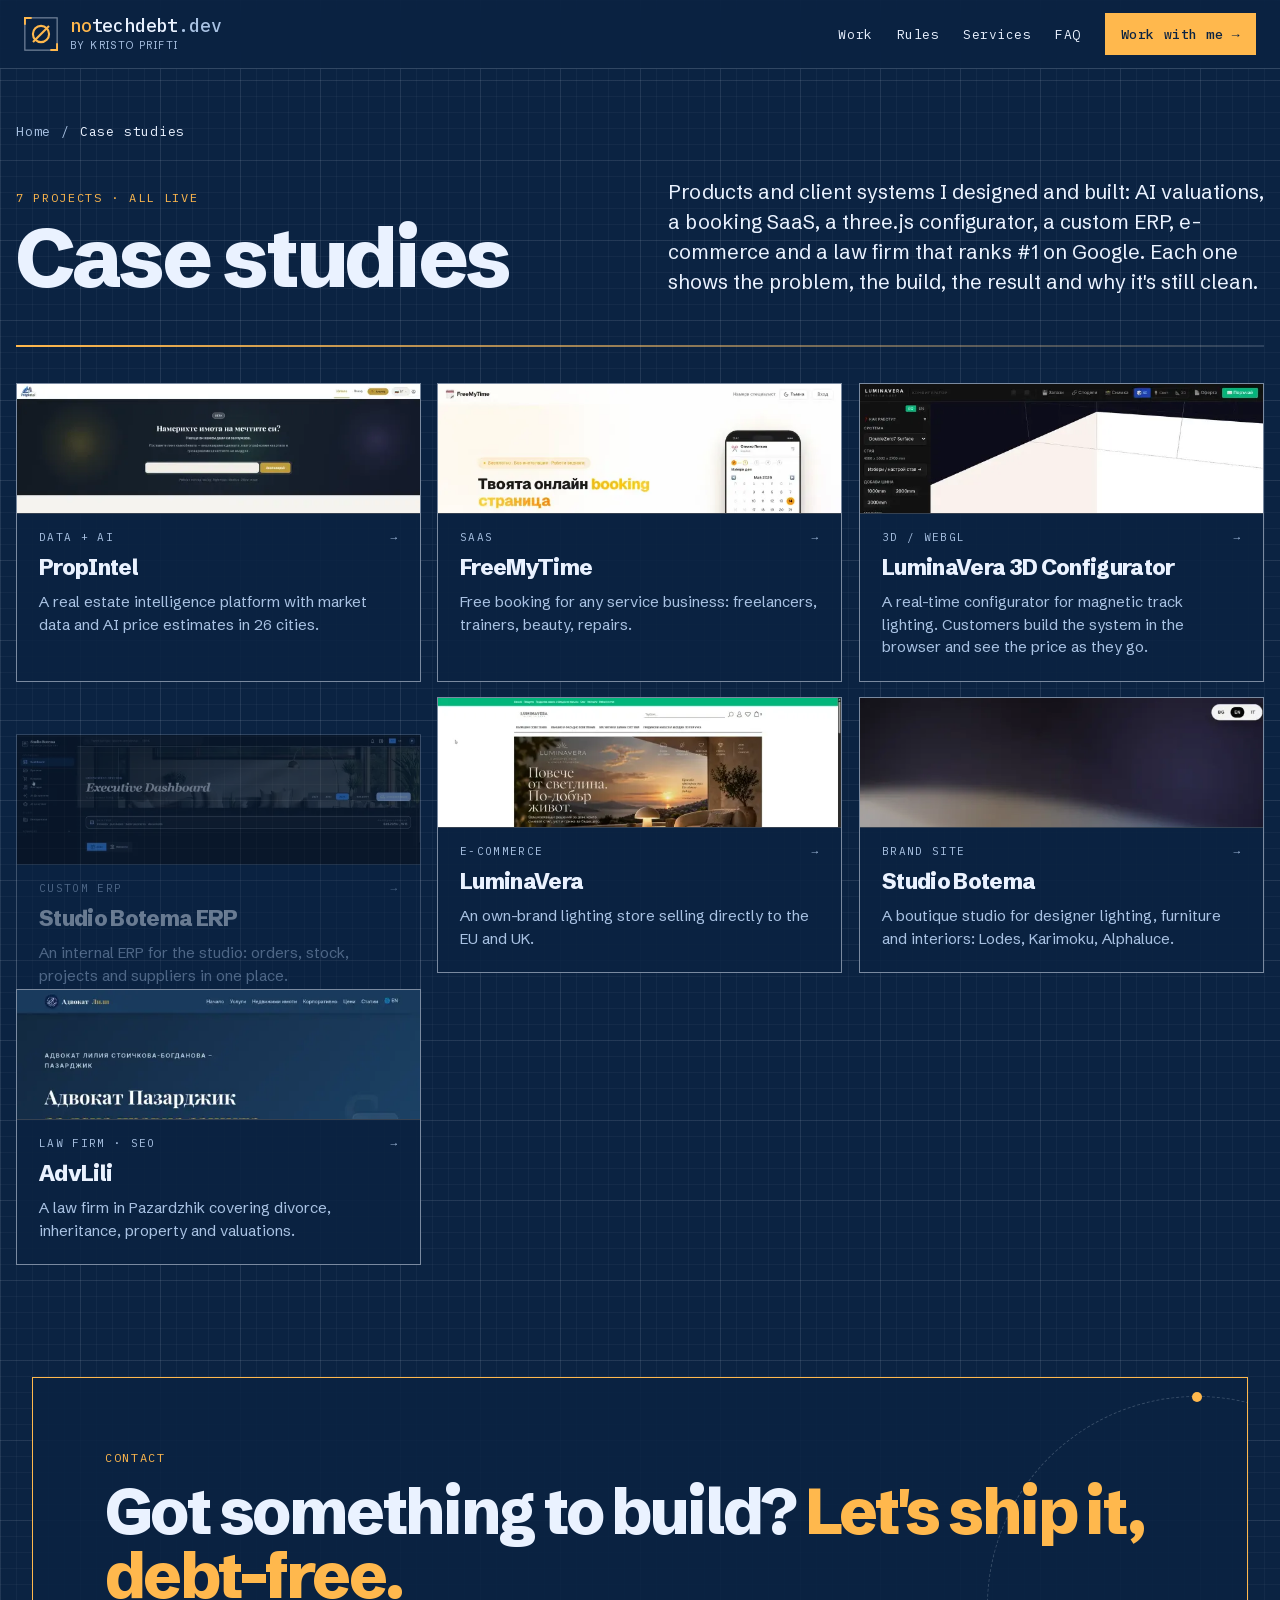
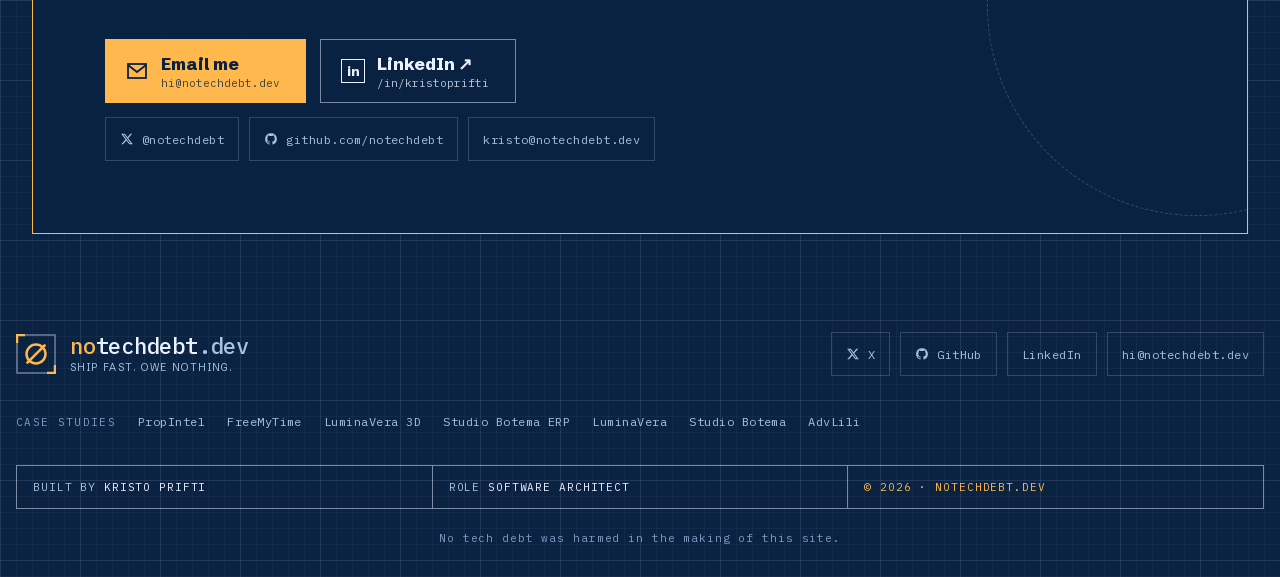
==== work/index.html @ 4a82b38a "SEO overhaul: static case-study pages, structured data, self-hosted assets - Case studies move from " ====
<!doctype html>
<html lang="en">
<head>
<meta charset="utf-8">
<meta name="viewport" content="width=device-width, initial-scale=1, viewport-fit=cover">
<title>Case Studies: AI, SaaS, ERP and E-commerce Builds | notechdebt</title>
<meta name="description" content="Seven case studies by software architect Kristo Prifti: AI valuations, a booking SaaS, a three.js configurator, a custom ERP, e-commerce and law firm SEO.">
<meta name="robots" content="index, follow, max-image-preview:large">
<link rel="canonical" href="https://notechdebt.dev/work/">
<meta name="theme-color" content="#0B2342">
<link rel="preload" href="/assets/fonts/schibsted-grotesk-latin.woff2" as="font" type="font/woff2" crossorigin>
<link rel="stylesheet" href="/assets/site.css">
<link rel="icon" href="/favicon.ico" sizes="48x48">
<link rel="icon" href="/favicon.svg" type="image/svg+xml">
<link rel="apple-touch-icon" href="/apple-touch-icon.png">
<link rel="manifest" href="/site.webmanifest">
<script src="/assets/site.js" defer></script>
<meta property="og:type" content="website">
<meta property="og:url" content="https://notechdebt.dev/work/">
<meta property="og:site_name" content="notechdebt">
<meta property="og:locale" content="en_US">
<meta property="og:title" content="Case Studies: AI, SaaS, ERP and E-commerce Builds | notechdebt">
<meta property="og:description" content="Seven case studies by software architect Kristo Prifti: AI valuations, a booking SaaS, a three.js configurator, a custom ERP, e-commerce and law firm SEO.">
<meta property="og:image" content="https://notechdebt.dev/img/og/home.png">
<meta property="og:image:width" content="1200">
<meta property="og:image:height" content="630">
<meta property="og:image:alt" content="notechdebt case studies">
<meta name="twitter:card" content="summary_large_image">
<meta name="twitter:site" content="@notechdebt">
<meta name="twitter:creator" content="@notechdebt">
<script type="application/ld+json">
{
  "@context": "https://schema.org",
  "@graph": [
    {
      "@type": "CollectionPage",
      "@id": "https://notechdebt.dev/work/#webpage",
      "url": "https://notechdebt.dev/work/",
      "name": "Case Studies: AI, SaaS, ERP and E-commerce Builds | notechdebt",
      "inLanguage": "en",
      "isPartOf": {
        "@id": "https://notechdebt.dev/#website"
      },
      "breadcrumb": {
        "@id": "https://notechdebt.dev/work/#breadcrumb"
      },
      "mainEntity": {
        "@type": "ItemList",
        "itemListElement": [
          {
            "@type": "ListItem",
            "position": 1,
            "url": "https://notechdebt.dev/work/propintel/",
            "name": "PropIntel"
          },
          {
            "@type": "ListItem",
            "position": 2,
            "url": "https://notechdebt.dev/work/freemytime/",
            "name": "FreeMyTime"
          },
          {
            "@type": "ListItem",
            "position": 3,
            "url": "https://notechdebt.dev/work/luminavera-3d/",
            "name": "LuminaVera 3D Configurator"
          },
          {
            "@type": "ListItem",
            "position": 4,
            "url": "https://notechdebt.dev/work/studio-botema-erp/",
            "name": "Studio Botema ERP"
          },
          {
            "@type": "ListItem",
            "position": 5,
            "url": "https://notechdebt.dev/work/luminavera/",
            "name": "LuminaVera"
          },
          {
            "@type": "ListItem",
            "position": 6,
            "url": "https://notechdebt.dev/work/studio-botema/",
            "name": "Studio Botema"
          },
          {
            "@type": "ListItem",
            "position": 7,
            "url": "https://notechdebt.dev/work/advlili/",
            "name": "AdvLili"
          }
        ]
      }
    },
    {
      "@type": "BreadcrumbList",
      "@id": "https://notechdebt.dev/work/#breadcrumb",
      "itemListElement": [
        {
          "@type": "ListItem",
          "position": 1,
          "name": "Home",
          "item": "https://notechdebt.dev/"
        },
        {
          "@type": "ListItem",
          "position": 2,
          "name": "Case studies"
        }
      ]
    }
  ]
}
</script>
</head>
<body>

<!-- generated by tools/build.mjs from tools/projects.mjs; edit those, not this file -->
<header class="top">
  <div class="wrap">
    <a class="brand" href="/" aria-label="notechdebt.dev home"><svg class="logo" width="34" height="34" viewBox="0 0 40 40" aria-hidden="true"><rect x="1" y="1" width="38" height="38" fill="none" stroke="rgba(234,242,255,.45)" stroke-width="1.5"/><path d="M1 9V1h8M39 31v8h-8" fill="none" stroke="currentColor" stroke-width="2.5"/><circle cx="20" cy="20" r="9.5" fill="none" stroke="currentColor" stroke-width="2.5"/><path d="M28.5 11.5 11.5 28.5" stroke="currentColor" stroke-width="2.5" stroke-linecap="square"/></svg><span><span class="wm"><b>no</b>techdebt<i>.dev</i></span><small>BY KRISTO PRIFTI</small></span></a>
    <nav class="nav" aria-label="Main">
      <a href="/#products">Work</a>
      <a href="/#rules">Rules</a>
      <a href="/#services">Services</a>
      <a href="/#faq">FAQ</a>
      <a class="btn btn-acc" href="/#services">Work with me →</a>
    </nav>
  </div>
  <div class="progress" id="progress"></div>
</header>

<main id="top" class="pv">
  <div class="wrap">
    <nav class="crumbs" aria-label="Breadcrumb"><a href="/">Home</a><span aria-hidden="true">/</span><span aria-current="page">Case studies</span></nav>
    <div class="pv-head" data-sr="up">
      <div><span class="label">7 PROJECTS · ALL LIVE</span><h1>Case studies</h1></div>
      <p class="pv-one">Products and client systems I designed and built: AI valuations, a booking SaaS, a three.js configurator, a custom ERP, e-commerce and a law firm that ranks #1 on Google. Each one shows the problem, the build, the result and why it's still clean.</p>
    </div>
    <div class="rule" data-sr="line" style="margin-top:48px"></div>
    <div class="grid3" style="gap:16px">
        <div class="cell" data-sr="up" data-d="0"><a class="card rel-card" href="/work/propintel/"><span class="thumb"><img src="/img/propintel-640.webp" srcset="/img/propintel-640.webp 640w, /img/propintel.webp 1280w" sizes="(max-width: 760px) calc(100vw - 32px), 420px" width="1280" height="607" alt="PropIntel real estate valuation dashboard with market data and AI price estimates" loading="lazy" decoding="async"></span><span class="row"><span>DATA + AI</span><span>→</span></span><h2 class="name">PropIntel</h2><span class="desc">A real estate intelligence platform with market data and AI price estimates in 26 cities.</span></a></div>
        <div class="cell" data-sr="up" data-d="1"><a class="card rel-card" href="/work/freemytime/"><span class="thumb"><img src="/img/freemytime-640.webp" srcset="/img/freemytime-640.webp 640w, /img/freemytime.webp 1280w" sizes="(max-width: 760px) calc(100vw - 32px), 420px" width="1280" height="800" alt="FreeMyTime public booking page where clients pick an appointment time" loading="lazy" decoding="async"></span><span class="row"><span>SAAS</span><span>→</span></span><h2 class="name">FreeMyTime</h2><span class="desc">Free booking for any service business: freelancers, trainers, beauty, repairs.</span></a></div>
        <div class="cell" data-sr="up" data-d="2"><a class="card rel-card" href="/work/luminavera-3d/"><span class="thumb"><img src="/img/luminavera-3d-640.webp" srcset="/img/luminavera-3d-640.webp 640w, /img/luminavera-3d.webp 1280w" sizes="(max-width: 760px) calc(100vw - 32px), 420px" width="1280" height="800" alt="LuminaVera 3D configurator showing a magnetic track lighting system with a live price" loading="lazy" decoding="async"></span><span class="row"><span>3D / WEBGL</span><span>→</span></span><h2 class="name">LuminaVera 3D Configurator</h2><span class="desc">A real-time configurator for magnetic track lighting. Customers build the system in the browser and see the price as they go.</span></a></div>
        <div class="cell" data-sr="up" data-d="0"><a class="card rel-card" href="/work/studio-botema-erp/"><span class="thumb"><img src="/img/studio-botema-erp-640.webp" srcset="/img/studio-botema-erp-640.webp 640w, /img/studio-botema-erp.webp 1280w" sizes="(max-width: 760px) calc(100vw - 32px), 420px" width="1280" height="607" alt="Studio Botema ERP dashboard with supplier orders, stock and projects" loading="lazy" decoding="async"></span><span class="row"><span>CUSTOM ERP</span><span>→</span></span><h2 class="name">Studio Botema ERP</h2><span class="desc">An internal ERP for the studio: orders, stock, projects and suppliers in one place.</span></a></div>
        <div class="cell" data-sr="up" data-d="1"><a class="card rel-card" href="/work/luminavera/"><span class="thumb"><img src="/img/luminavera-640.webp" srcset="/img/luminavera-640.webp 640w, /img/luminavera.webp 1280w" sizes="(max-width: 760px) calc(100vw - 32px), 420px" width="1280" height="607" alt="LuminaVera online lighting store home page" loading="lazy" decoding="async"></span><span class="row"><span>E-COMMERCE</span><span>→</span></span><h2 class="name">LuminaVera</h2><span class="desc">An own-brand lighting store selling directly to the EU and UK.</span></a></div>
        <div class="cell" data-sr="up" data-d="2"><a class="card rel-card" href="/work/studio-botema/"><span class="thumb"><img src="/img/studio-botema-640.webp" srcset="/img/studio-botema-640.webp 640w, /img/studio-botema.webp 1280w" sizes="(max-width: 760px) calc(100vw - 32px), 420px" width="1280" height="800" alt="Studio Botema showroom website with designer lighting and furniture" loading="lazy" decoding="async"></span><span class="row"><span>BRAND SITE</span><span>→</span></span><h2 class="name">Studio Botema</h2><span class="desc">A boutique studio for designer lighting, furniture and interiors: Lodes, Karimoku, Alphaluce.</span></a></div>
        <div class="cell" data-sr="up" data-d="0"><a class="card rel-card" href="/work/advlili/"><span class="thumb"><img src="/img/advlili-640.webp" srcset="/img/advlili-640.webp 640w, /img/advlili.webp 1280w" sizes="(max-width: 760px) calc(100vw - 32px), 420px" width="1280" height="800" alt="AdvLili law firm website with articles on specific legal cases" loading="lazy" decoding="async"></span><span class="row"><span>LAW FIRM · SEO</span><span>→</span></span><h2 class="name">AdvLili</h2><span class="desc">A law firm in Pazardzhik covering divorce, inheritance, property and valuations.</span></a></div>
    </div>
  </div>

  <section class="sec" id="contact">
    <div class="wrap contact" data-sr="scale">
      <div class="orbit"></div>
      <div style="position:relative;display:flex;flex-direction:column;gap:14px">
        <span class="label">CONTACT</span>
        <h2 class="h2" style="font-size:clamp(36px,5vw,64px);letter-spacing:-.04em">Got something to build? <span style="color:var(--acc)">Let's ship it, debt-free.</span></h2>
      </div>
      <div style="position:relative;display:flex;flex-wrap:wrap;gap:14px">
        <a class="btn btn-acc cbtn" href="mailto:hi@notechdebt.dev">
          <svg viewBox="0 0 24 24" width="24" height="24" fill="none" stroke="currentColor" stroke-width="1.8" aria-hidden="true"><rect x="3" y="5" width="18" height="14"/><path d="M3 6 L12 13 L21 6"/></svg>
          <span><span style="font-weight:800;font-size:17px">Email me</span><small>hi@notechdebt.dev</small></span>
        </a>
        <a class="btn btn-line cbtn" href="https://www.linkedin.com/in/kristoprifti/" target="_blank" rel="noopener me">
          <span style="display:flex;align-items:center;justify-content:center;width:24px;height:24px;border:1.5px solid currentColor;font-weight:800;font-size:13px">in</span>
          <span><span style="font-weight:800;font-size:17px">LinkedIn ↗</span><small>/in/kristoprifti</small></span>
        </a>
        <div class="social" style="width:100%">
          <a href="https://x.com/notechdebt" target="_blank" rel="noopener me"><svg viewBox="0 0 24 24" width="14" height="14" fill="currentColor" aria-hidden="true"><path d="M17.8 3h3.1l-6.8 7.7L22 21h-6.2l-4.9-6.3L5.3 21H2.2l7.2-8.3L2 3h6.4l4.4 5.8zm-1.1 16.2h1.7L7.4 4.7H5.6z"/></svg>@notechdebt</a>
          <a href="https://github.com/notechdebt" target="_blank" rel="noopener me"><svg viewBox="0 0 24 24" width="14" height="14" fill="currentColor" aria-hidden="true"><path d="M12 2a10 10 0 0 0-3.2 19.5c.5.1.7-.2.7-.5v-1.7c-2.8.6-3.4-1.3-3.4-1.3-.5-1.2-1.1-1.5-1.1-1.5-.9-.6.1-.6.1-.6 1 .1 1.5 1 1.5 1 .9 1.6 2.4 1.1 3 .9.1-.7.4-1.1.6-1.4-2.2-.3-4.6-1.1-4.6-5 0-1.1.4-2 1-2.7-.1-.3-.4-1.3.1-2.7 0 0 .8-.3 2.8 1a9.6 9.6 0 0 1 5 0c1.9-1.3 2.8-1 2.8-1 .5 1.4.2 2.4.1 2.7.6.7 1 1.6 1 2.7 0 3.9-2.3 4.7-4.6 5 .4.3.7.9.7 1.9V21c0 .3.2.6.7.5A10 10 0 0 0 12 2z"/></svg>github.com/notechdebt</a>
          <a href="mailto:kristo@notechdebt.dev">kristo@notechdebt.dev</a>
        </div>
      </div>
    </div>
  </section>
</main>

<footer class="foot">
  <div class="wrap footbrand" data-sr="up">
    <a class="brand" href="/" style="display:flex;align-items:center;gap:14px"><svg class="logo" width="40" height="40" viewBox="0 0 40 40" aria-hidden="true"><rect x="1" y="1" width="38" height="38" fill="none" stroke="rgba(234,242,255,.45)" stroke-width="1.5"/><path d="M1 9V1h8M39 31v8h-8" fill="none" stroke="currentColor" stroke-width="2.5"/><circle cx="20" cy="20" r="9.5" fill="none" stroke="currentColor" stroke-width="2.5"/><path d="M28.5 11.5 11.5 28.5" stroke="currentColor" stroke-width="2.5" stroke-linecap="square"/></svg><span><span class="wm"><b>no</b>techdebt<i>.dev</i></span><small>SHIP FAST. OWE NOTHING.</small></span></a>
    <div class="social">
      <a href="https://x.com/notechdebt" target="_blank" rel="noopener me"><svg viewBox="0 0 24 24" width="14" height="14" fill="currentColor" aria-hidden="true"><path d="M17.8 3h3.1l-6.8 7.7L22 21h-6.2l-4.9-6.3L5.3 21H2.2l7.2-8.3L2 3h6.4l4.4 5.8zm-1.1 16.2h1.7L7.4 4.7H5.6z"/></svg>X</a>
      <a href="https://github.com/notechdebt" target="_blank" rel="noopener me"><svg viewBox="0 0 24 24" width="14" height="14" fill="currentColor" aria-hidden="true"><path d="M12 2a10 10 0 0 0-3.2 19.5c.5.1.7-.2.7-.5v-1.7c-2.8.6-3.4-1.3-3.4-1.3-.5-1.2-1.1-1.5-1.1-1.5-.9-.6.1-.6.1-.6 1 .1 1.5 1 1.5 1 .9 1.6 2.4 1.1 3 .9.1-.7.4-1.1.6-1.4-2.2-.3-4.6-1.1-4.6-5 0-1.1.4-2 1-2.7-.1-.3-.4-1.3.1-2.7 0 0 .8-.3 2.8 1a9.6 9.6 0 0 1 5 0c1.9-1.3 2.8-1 2.8-1 .5 1.4.2 2.4.1 2.7.6.7 1 1.6 1 2.7 0 3.9-2.3 4.7-4.6 5 .4.3.7.9.7 1.9V21c0 .3.2.6.7.5A10 10 0 0 0 12 2z"/></svg>GitHub</a>
      <a href="https://www.linkedin.com/in/kristoprifti/" target="_blank" rel="noopener me">LinkedIn</a>
      <a href="mailto:hi@notechdebt.dev">hi@notechdebt.dev</a>
    </div>
  </div>
  <nav class="wrap footwork" aria-label="Case studies" data-sr="up">
    <span>CASE STUDIES</span>
    <a href="/work/propintel/">PropIntel</a>
    <a href="/work/freemytime/">FreeMyTime</a>
    <a href="/work/luminavera-3d/">LuminaVera 3D</a>
    <a href="/work/studio-botema-erp/">Studio Botema ERP</a>
    <a href="/work/luminavera/">LuminaVera</a>
    <a href="/work/studio-botema/">Studio Botema</a>
    <a href="/work/advlili/">AdvLili</a>
  </nav>
  <div class="wrap titleblock" data-sr="up">
    <span><i>BUILT BY</i> KRISTO PRIFTI</span>
    <span><i>ROLE</i> SOFTWARE ARCHITECT</span>
    <span style="color:var(--acc)">© 2026 · NOTECHDEBT.DEV</span>
  </div>
  <p class="wrap joke">No tech debt was harmed in the making of this site.</p>
</footer>
</body>
</html>
---- assets/site.css ----
/* fonts: self-hosted latin subsets (SIL Open Font License) */
@font-face{font-family:'Schibsted Grotesk';font-style:normal;font-weight:400 800;font-display:swap;src:url(/assets/fonts/schibsted-grotesk-latin.woff2) format('woff2');unicode-range:U+0000-00FF,U+0131,U+0152-0153,U+02BB-02BC,U+02C6,U+02DA,U+02DC,U+0304,U+0308,U+0329,U+2000-206F,U+20AC,U+2122,U+2191,U+2193,U+2212,U+2215,U+FEFF,U+FFFD}
@font-face{font-family:'IBM Plex Mono';font-style:normal;font-weight:400;font-display:swap;src:url(/assets/fonts/ibm-plex-mono-400-latin.woff2) format('woff2');unicode-range:U+0000-00FF,U+0131,U+0152-0153,U+02BB-02BC,U+02C6,U+02DA,U+02DC,U+0304,U+0308,U+0329,U+2000-206F,U+20AC,U+2122,U+2191,U+2193,U+2212,U+2215,U+FEFF,U+FFFD}
@font-face{font-family:'IBM Plex Mono';font-style:normal;font-weight:500;font-display:swap;src:url(/assets/fonts/ibm-plex-mono-500-latin.woff2) format('woff2');unicode-range:U+0000-00FF,U+0131,U+0152-0153,U+02BB-02BC,U+02C6,U+02DA,U+02DC,U+0304,U+0308,U+0329,U+2000-206F,U+20AC,U+2122,U+2191,U+2193,U+2212,U+2215,U+FEFF,U+FFFD}

:root{
  --bg:#0B2342;--ink:#EAF2FF;--muted:#A9C2E3;--dim:#7F9BC2;
  --line:rgba(234,242,255,.5);--soft:rgba(234,242,255,.18);--faint:rgba(234,242,255,.07);--fainter:rgba(234,242,255,.035);
  --acc:#FFB84D;--accsoft:rgba(255,184,77,.16);--panel:rgba(11,35,66,.92);
  --sans:'Schibsted Grotesk','Helvetica Neue',Helvetica,Arial,sans-serif;
  --mono:'IBM Plex Mono',ui-monospace,SFMono-Regular,Menlo,Consolas,monospace;
  box-sizing:border-box;padding-top:env(safe-area-inset-top,0px);padding-bottom:env(safe-area-inset-bottom,0px);
}
/* The brand is a dark blueprint in every theme; tokens are restated so viewer themes never flip it. */
@media (prefers-color-scheme: dark){:root:not([data-theme="light"]){--bg:#0B2342;--ink:#EAF2FF}}
:root[data-theme="dark"]{--bg:#0B2342;--ink:#EAF2FF}
*,*::before,*::after{box-sizing:inherit}
html{scroll-behavior:smooth;scroll-padding-top:calc(env(safe-area-inset-top,0px) + 84px)}
body{margin:0;background-color:var(--bg);color:var(--ink);font-family:var(--sans);-webkit-font-smoothing:antialiased;
  background-image:linear-gradient(var(--faint) 1px,transparent 1px),linear-gradient(90deg,var(--faint) 1px,transparent 1px),linear-gradient(var(--fainter) 1px,transparent 1px),linear-gradient(90deg,var(--fainter) 1px,transparent 1px);
  background-size:80px 80px,80px 80px,16px 16px,16px 16px;overflow-x:hidden}
a{color:inherit;text-decoration:none}
img{max-width:100%}
.mono{font-family:var(--mono)}
.wrap{max-width:1280px;margin:0 auto}
.label{font-family:var(--mono);font-size:12px;letter-spacing:.14em;color:var(--acc)}
.h2{margin:0;font-weight:800;font-size:clamp(36px,4.5vw,56px);line-height:1;letter-spacing:-.035em}
.btn{display:inline-flex;align-items:center;gap:12px;min-height:52px;padding:0 24px;font-weight:700;font-size:16px;transition:transform .2s,background .2s,color .2s,border-color .2s}
.btn:hover{transform:translateY(-2px)}
.btn-acc{background:var(--acc);color:var(--bg)}
.btn-line{border:1.5px solid var(--line);color:var(--ink)}
.btn-line:hover{border-color:var(--acc);color:var(--acc)}
.dot{width:7px;height:7px;border-radius:50%;background:var(--acc);display:inline-block;animation:pulse 2s ease-in-out infinite}
@keyframes pulse{0%,100%{opacity:1}50%{opacity:.35}}
@keyframes draw{to{stroke-dashoffset:0}}
@keyframes spin{to{transform:rotate(360deg)}}
@keyframes swing{0%,100%{transform:rotate(-4deg)}50%{transform:rotate(4deg)}}

/* header */
.top{position:sticky;top:0;z-index:40;background:rgba(11,35,66,.9);backdrop-filter:blur(10px);-webkit-backdrop-filter:blur(10px);border-bottom:1px solid var(--soft);padding-top:env(safe-area-inset-top,0px)}
.top .wrap{padding:12px 24px;display:flex;flex-wrap:wrap;align-items:center;justify-content:space-between;gap:10px 24px}
.brand{display:flex;align-items:center;gap:12px;padding:4px 0}
.logo{color:var(--acc);flex:0 0 auto;transition:transform .5s cubic-bezier(.2,.8,.2,1)}
.brand:hover .logo{transform:rotate(90deg)}
.wm{font-family:var(--mono);font-weight:500;letter-spacing:-.01em;color:var(--ink)}
.wm b{font-weight:500;color:var(--acc)}
.wm i{font-style:normal;color:var(--muted)}
.brand .wm{font-size:18px;line-height:1.1}
.brand small{display:block;font-family:var(--sans);font-size:10px;letter-spacing:.14em;color:var(--muted);margin-top:3px}
.byline{display:flex;align-items:center;gap:12px;font-size:15px;color:var(--muted)}
.byline img{width:44px;height:44px;border-radius:50%;object-fit:cover;border:1.5px solid var(--acc)}
.byline b{display:block;color:var(--ink);font-weight:700;font-size:16px}
.social{display:flex;flex-wrap:wrap;gap:10px}
.social a{display:inline-flex;align-items:center;gap:8px;min-height:44px;padding:0 14px;border:1px solid var(--soft);font-family:var(--mono);font-size:12px;letter-spacing:.04em;color:var(--muted);transition:border-color .2s,color .2s}
.social a:hover{border-color:var(--acc);color:var(--acc)}
.footbrand{display:flex;flex-wrap:wrap;justify-content:space-between;align-items:center;gap:20px;padding-bottom:28px}
.footbrand .wm{font-size:22px}
@media (max-width:640px){.top .wrap{flex-wrap:nowrap}.nav a:not(.btn){display:none}.nav .btn{min-height:40px;padding:0 12px;font-size:12px;white-space:nowrap}.brand small{display:none}.brand .wm{font-size:16px}}
.joke{margin:22px 0 0;font-family:var(--mono);font-size:11px;letter-spacing:.08em;color:var(--dim);text-align:center}
.nav{display:flex;flex-wrap:wrap;align-items:center;gap:4px 24px;font-family:var(--mono);font-size:13px;letter-spacing:.04em}
.nav a{padding:12px 0}.nav a:hover{color:var(--acc)}
.nav .btn{padding:0 16px;min-height:42px;font-family:var(--mono);font-weight:500;font-size:13px}
.progress{position:absolute;left:0;right:0;bottom:-1px;height:3px;background:var(--acc);transform-origin:left;transform:scaleX(var(--sp,0))}

/* hero sheet */
.hero{padding:40px 16px 0}
.sheet{position:relative;border:1px solid var(--line);padding:16px;cursor:crosshair}
.zones{display:grid;grid-template-columns:repeat(8,minmax(0,1fr));height:16px;margin-top:-16px;font-family:var(--mono);font-size:10px;color:var(--muted)}
.zones span{display:flex;align-items:center;justify-content:center}
.zones span+span{border-left:1px solid var(--soft)}
.sheet-inner{border:1.5px solid var(--line);padding:clamp(28px,5vw,64px) clamp(18px,4vw,48px);display:grid;grid-template-columns:repeat(auto-fit,minmax(min(460px,100%),1fr));gap:48px;align-items:center}
.pill{align-self:flex-start;display:flex;align-items:center;gap:10px;padding:8px 14px;border:1px solid var(--acc);color:var(--acc);font-family:var(--mono);font-size:12px;letter-spacing:.08em}
.h1{margin:0;font-weight:800;font-size:clamp(42px,6vw,76px);line-height:.98;letter-spacing:-.035em;text-wrap:balance}
.lede{margin:0;max-width:480px;font-size:18px;line-height:1.55;color:var(--muted)}
.stats{display:grid;grid-template-columns:repeat(auto-fit,minmax(min(130px,100%),1fr));border-top:1.5px solid var(--line);border-left:1px solid var(--soft);margin-top:8px}
.stats div{display:flex;flex-direction:column;gap:4px;padding:14px 16px;border-right:1px solid var(--soft);border-bottom:1px solid var(--soft)}
.stats b{font-weight:800;font-size:34px;letter-spacing:-.03em;line-height:1}
.stats span{font-family:var(--mono);font-size:10px;letter-spacing:.1em;color:var(--muted)}
.diagram{position:relative;width:100%;max-width:560px;aspect-ratio:540/430;margin:0 auto}
.diagram svg{position:absolute;inset:0;width:100%;height:100%;overflow:visible}
.diagram path{fill:none;stroke:var(--soft);stroke-width:1;stroke-dasharray:700;stroke-dashoffset:700;animation:draw 1.5s ease forwards;transition:stroke .35s,stroke-width .35s}
.diagram path.on{stroke:var(--acc);stroke-width:2}
.diagram circle{fill:var(--acc);opacity:0;transition:opacity .35s}
.diagram circle.on{opacity:1}
.node{position:absolute;width:25.9%;height:10.2%;display:flex;align-items:center;justify-content:center;font-family:var(--mono);font-size:clamp(9px,1vw,12px);letter-spacing:.08em;white-space:nowrap;border:1px solid var(--line);background:var(--panel);color:var(--ink);transition:all .35s}
.node.on{border:1.5px solid var(--acc);background:var(--accsoft);color:var(--acc);box-shadow:0 0 28px var(--accsoft)}
.cap{font-family:var(--mono);font-size:11px;letter-spacing:.12em;color:var(--muted);text-align:center}
.xh{position:absolute;pointer-events:none;background:var(--acc);opacity:0;transition:opacity .2s}
.xh-h{left:0;right:0;height:1px}.xh-v{top:0;bottom:0;width:1px}
.xh-tag{position:absolute;pointer-events:none;padding:4px 8px;background:var(--acc);color:var(--bg);font-family:var(--mono);font-size:11px;letter-spacing:.06em;white-space:nowrap;opacity:0;transition:opacity .2s}
.sheet.hovering .xh{opacity:.4}.sheet.hovering .xh-tag{opacity:1}
@media (pointer:coarse){.xh,.xh-tag{display:none}.sheet{cursor:auto}}

/* sections */
.sec{padding:112px 16px 0}
.sec-head{display:flex;flex-wrap:wrap;justify-content:space-between;align-items:flex-end;gap:16px}
.sec-head>div{display:flex;flex-direction:column;gap:14px}
.sec-meta{font-family:var(--mono);font-size:12px;letter-spacing:.1em;color:var(--muted)}
.rule{height:1.5px;margin:22px 0 36px;background:linear-gradient(90deg,var(--acc),rgba(234,242,255,.15));transform-origin:left}
.grid3{display:grid;grid-template-columns:repeat(auto-fit,minmax(min(340px,100%),1fr));gap:20px}
.grid4{display:grid;grid-template-columns:repeat(auto-fit,minmax(min(270px,100%),1fr));gap:16px}
.cell{display:flex;flex-direction:column}
.card{flex:1;position:relative;display:flex;flex-direction:column;border:1px solid var(--line);background:var(--panel);transition:border-color .3s,box-shadow .3s,transform .3s}
.card.on{border:1.5px solid var(--acc);box-shadow:0 0 32px rgba(255,184,77,.14);transform:translateY(-4px)}
.card.on .name{color:var(--acc)}
.prev{position:relative;height:200px;border-bottom:1px solid var(--soft);overflow:hidden}
.fig{position:absolute;left:12px;bottom:10px;font-family:var(--mono);font-size:10px;letter-spacing:.12em;color:var(--muted)}
.body{display:flex;flex-direction:column;gap:10px;padding:22px}
.row{display:flex;justify-content:space-between;font-family:var(--mono);font-size:11px;letter-spacing:.12em;color:var(--muted)}
.live{display:flex;align-items:center;gap:7px;color:var(--acc)}
.live::before{content:"";width:6px;height:6px;border-radius:50%;background:var(--acc)}
.name{margin:0;font-weight:800;font-size:28px;letter-spacing:-.03em;transition:color .3s}
.hook{font-weight:700;font-size:16px;line-height:1.4}
.desc{font-size:15px;line-height:1.5;color:var(--muted)}
.tags{display:flex;flex-wrap:wrap;gap:6px;margin-top:4px;font-family:var(--mono);font-size:11px;color:var(--muted)}
.tags span{padding:4px 8px;border:1px solid rgba(234,242,255,.25)}
.client{padding:22px;gap:12px;min-height:210px}
.client .name{font-size:24px}
.client .desc{flex-grow:1}
.result{padding-top:12px;border-top:1px solid var(--soft);font-family:var(--mono);font-size:12px;letter-spacing:.04em;color:var(--acc)}
.quote{margin:0;display:flex;flex-direction:column;justify-content:space-between;gap:24px;padding:26px;min-height:200px;border:1px dashed rgba(234,242,255,.4);background:rgba(11,35,66,.85)}
.quote blockquote{margin:0;font-size:18px;line-height:1.5;color:#C9D9EE}
.quote figcaption{font-family:var(--mono);font-size:12px;color:var(--muted)}
.logos{display:flex;flex-wrap:wrap;align-items:center;gap:16px 40px;padding:22px 0;margin-top:40px;border-top:1px solid var(--soft);border-bottom:1px solid var(--soft)}
.logos b{font-weight:700;font-size:18px;color:var(--dim)}
.contact{position:relative;overflow:hidden;border:1.5px solid var(--acc);padding:clamp(28px,6vw,72px);background:rgba(11,35,66,.9);display:flex;flex-wrap:wrap;justify-content:space-between;align-items:center;gap:32px}
.orbit{position:absolute;right:-160px;top:50%;width:420px;height:420px;margin-top:-210px;border:1px dashed rgba(234,242,255,.2);border-radius:50%;animation:spin 60s linear infinite;pointer-events:none}
.orbit::before{content:"";position:absolute;top:-5px;left:calc(50% - 5px);width:10px;height:10px;border-radius:50%;background:var(--acc)}
.cbtn{min-height:64px;padding:0 26px 0 20px}
.cbtn small{display:block;font-family:var(--mono);font-size:11px;font-weight:400;opacity:.8;margin-top:2px}
.foot{padding:96px 16px 32px}
.titleblock{display:grid;grid-template-columns:repeat(auto-fit,minmax(min(220px,100%),1fr));border-top:1.5px solid var(--line);border-left:1.5px solid var(--line);font-family:var(--mono);font-size:11px;letter-spacing:.08em}
.titleblock span{padding:14px 16px;border-right:1.5px solid var(--line);border-bottom:1.5px solid var(--line)}
.titleblock i{font-style:normal;color:var(--muted)}

/* case-study pages */
.pv{padding:40px 16px 0}
.crumb{display:inline-flex;align-items:center;gap:10px;min-height:44px;font-family:var(--mono);font-size:13px;letter-spacing:.06em;color:var(--muted)}
.crumb:hover{color:var(--acc)}
.pv-head{display:grid;grid-template-columns:repeat(auto-fit,minmax(min(440px,100%),1fr));gap:32px 56px;align-items:end;margin-top:24px}
.pv-head h1{margin:12px 0 0;font-weight:800;font-size:clamp(44px,6.5vw,88px);line-height:.95;letter-spacing:-.04em}
.pv-one{margin:0;font-size:20px;line-height:1.5;color:var(--ink)}
.pv-idea{margin:0;font-size:16px;line-height:1.6;color:var(--muted)}
.pv-idea b{color:var(--acc);font-family:var(--mono);font-size:12px;letter-spacing:.1em;font-weight:500;margin-right:6px}
.browser{margin-top:48px;border:1.5px solid var(--line);background:var(--panel)}
.bar{display:flex;align-items:center;gap:14px;padding:10px 14px;border-bottom:1px solid var(--soft)}
.bar i{width:10px;height:10px;border-radius:50%;border:1px solid var(--line);display:inline-block}
.url{flex:1;min-width:0;overflow:hidden;text-overflow:ellipsis;white-space:nowrap;padding:6px 12px;border:1px solid var(--soft);font-family:var(--mono);font-size:12px;color:var(--muted)}
.bar a{font-family:var(--mono);font-size:12px;color:var(--acc);white-space:nowrap}
.browser .prev{height:clamp(240px,40vw,420px);border-bottom:0}
.specs{display:grid;grid-template-columns:repeat(auto-fit,minmax(min(200px,100%),1fr));margin-top:32px;border-top:1.5px solid var(--line);border-left:1.5px solid var(--line)}
.specs div{display:flex;flex-direction:column;gap:8px;padding:18px 20px;border-right:1.5px solid var(--line);border-bottom:1.5px solid var(--line)}
.specs span{font-family:var(--mono);font-size:10px;letter-spacing:.14em;color:var(--muted)}
.specs b{font-weight:700;font-size:16px;line-height:1.4}
.story{display:grid;grid-template-columns:repeat(auto-fit,minmax(min(300px,100%),1fr));gap:40px;margin-top:96px}
.story h2{margin:10px 0 14px;font-weight:800;font-size:28px;letter-spacing:-.03em}
.story p{margin:0;font-size:17px;line-height:1.65;color:#C9D9EE}
.results{margin:0;padding:0;list-style:none;display:flex;flex-direction:column;gap:12px}
.results li{display:flex;gap:12px;align-items:flex-start;font-size:17px;line-height:1.5}
.results li::before{content:"";flex:0 0 auto;width:14px;height:14px;margin-top:5px;border:1.5px solid var(--acc);background:var(--accsoft)}
.layers{display:flex;flex-wrap:wrap;align-items:center;gap:10px;margin-top:64px;padding:20px 0;border-top:1px solid var(--soft);border-bottom:1px solid var(--soft);font-family:var(--mono);font-size:12px;letter-spacing:.08em}
.layers em{font-style:normal;padding:8px 12px;border:1px solid var(--soft);color:var(--dim)}
.layers em.on{border:1.5px solid var(--acc);color:var(--acc);background:var(--accsoft)}
.related{margin-top:112px}
.rel-card{padding:22px;gap:10px;min-height:170px}
.rel-card .name{font-size:22px}


/* project screenshots */
.prev.shot{background:#0d1a2b}
.prev.shot img,.thumb img{position:absolute;inset:0;width:100%;height:100%;object-fit:cover;object-position:top center;transition:transform .6s ease}
.prev.shot .fig{z-index:1;padding:5px 8px;background:rgba(6,20,40,.82);border:1px solid var(--soft);color:var(--ink)}
.prev.shot::after{content:"";position:absolute;inset:0;background:linear-gradient(to top,rgba(6,20,40,.35),transparent 45%);pointer-events:none}
.thumb{position:relative;display:block;height:150px;margin:-22px -22px 6px;overflow:hidden;border-bottom:1px solid var(--soft);background:#0d1a2b}
.rel-card .thumb{height:130px}
.card:hover .prev.shot img,.card.on .prev.shot img,.card:hover .thumb img,.card.on .thumb img{transform:scale(1.04)}
.browser .shotfull{display:block;width:100%;height:auto;background:#0d1a2b}

/* rules + offers */
.rules{display:grid;grid-template-columns:repeat(auto-fit,minmax(min(520px,100%),1fr));border-top:1.5px solid var(--line);border-left:1.5px solid var(--line)}
.rulecard{display:flex;flex-direction:column;gap:12px;padding:28px;border-right:1.5px solid var(--line);border-bottom:1.5px solid var(--line);background:rgba(11,35,66,.85)}
.rnum{font-family:var(--mono);font-size:12px;letter-spacing:.14em;color:var(--acc)}
.rtext{margin:0;font-weight:800;font-size:clamp(24px,2.6vw,32px);line-height:1.12;letter-spacing:-.03em;text-wrap:balance}
.rsub{margin:0;font-size:15px;line-height:1.55;color:var(--muted)}
.offer{padding:26px;gap:12px}
.offer .name{font-size:26px}
.offer .desc{flex-grow:1}.offer .pnote{margin-top:4px}
.offer{border:1.5px solid var(--line)}
.offer.lit{border-color:var(--acc);box-shadow:0 0 32px rgba(255,184,77,.12);transform:translateY(-4px)}
.offer.lit .name{color:var(--acc)}
.offer.lit .btn-line{background:var(--acc);border-color:var(--acc);color:var(--bg)}
.price{margin-top:6px;font-weight:800;font-size:34px;letter-spacing:-.03em;color:var(--acc)}
.pnote{font-size:13px;line-height:1.5;color:var(--muted);padding-bottom:6px}
.offer .btn{align-self:flex-start}
.clean{margin-top:56px;padding:28px;border:1.5px solid var(--acc);background:var(--accsoft)}
.clean h2{margin:10px 0 16px;font-weight:800;font-size:26px;letter-spacing:-.03em}
.offer p{margin:0}

/* faq + about */
.faq-q{margin:0;font-weight:800;font-size:clamp(20px,2vw,24px);line-height:1.2;letter-spacing:-.02em;text-wrap:balance}
.rulecard .rsub a,.about-text a{color:var(--ink);text-decoration:underline;text-decoration-color:var(--acc);text-underline-offset:3px}
.rulecard .rsub a:hover,.about-text a:hover{color:var(--acc)}
.about{display:grid;grid-template-columns:auto minmax(0,1fr);gap:clamp(24px,4vw,48px);align-items:start}
.about img{width:clamp(96px,14vw,160px);height:auto;aspect-ratio:1;object-fit:cover;border:1.5px solid var(--acc)}
.about-text{max-width:720px;display:flex;flex-direction:column;gap:16px}
.about-text p{margin:0;font-size:18px;line-height:1.6;color:#C9D9EE}
@media (max-width:560px){.about{grid-template-columns:1fr}}

/* footer case-study links + breadcrumbs */
.footwork{display:flex;flex-wrap:wrap;align-items:center;gap:8px 22px;padding:0 0 28px;font-family:var(--mono);font-size:12px;letter-spacing:.04em;color:var(--muted)}
.footwork span{font-size:11px;letter-spacing:.12em;color:var(--dim)}
.footwork a{padding:8px 0}.footwork a:hover{color:var(--acc)}
.crumbs{display:flex;flex-wrap:wrap;align-items:center;gap:6px 10px;min-height:44px;font-family:var(--mono);font-size:13px;letter-spacing:.06em;color:var(--muted)}
.crumbs a:hover{color:var(--acc)}
.crumbs [aria-current]{color:var(--ink)}
.notfound{display:flex;flex-direction:column;gap:22px;align-items:flex-start;padding:clamp(48px,10vw,120px) 0 0}
.notfound p{margin:0;max-width:560px;font-size:18px;line-height:1.6;color:var(--muted)}

/* scroll-linked motion: --p (0..1) is set by script; defaults to 1 so the page reads fine without JS */
[data-sr]{will-change:transform,opacity}
[data-sr="up"]{opacity:var(--p,1);transform:translateY(calc((1 - var(--p,1)) * 64px))}
[data-sr="scale"]{opacity:var(--p,1);transform:scale(calc(.88 + .12 * var(--p,1)))}
[data-sr="blur"]{opacity:var(--p,1);filter:blur(calc((1 - var(--p,1)) * 10px));transform:translateY(calc((1 - var(--p,1)) * 28px))}
[data-sr="left"]{opacity:var(--p,1);transform:translateX(calc((1 - var(--p,1)) * -80px))}
[data-sr="line"]{transform:scaleX(var(--p,1))}
[data-sr="exit"]{opacity:calc(1 - .85 * var(--q,0));transform:translateY(calc(var(--q,0) * -80px)) scale(calc(1 - .04 * var(--q,0)))}
@media (prefers-reduced-motion: reduce){*{animation:none !important;transition:none !important}[data-sr]{opacity:1 !important;transform:none !important;filter:none !important}}
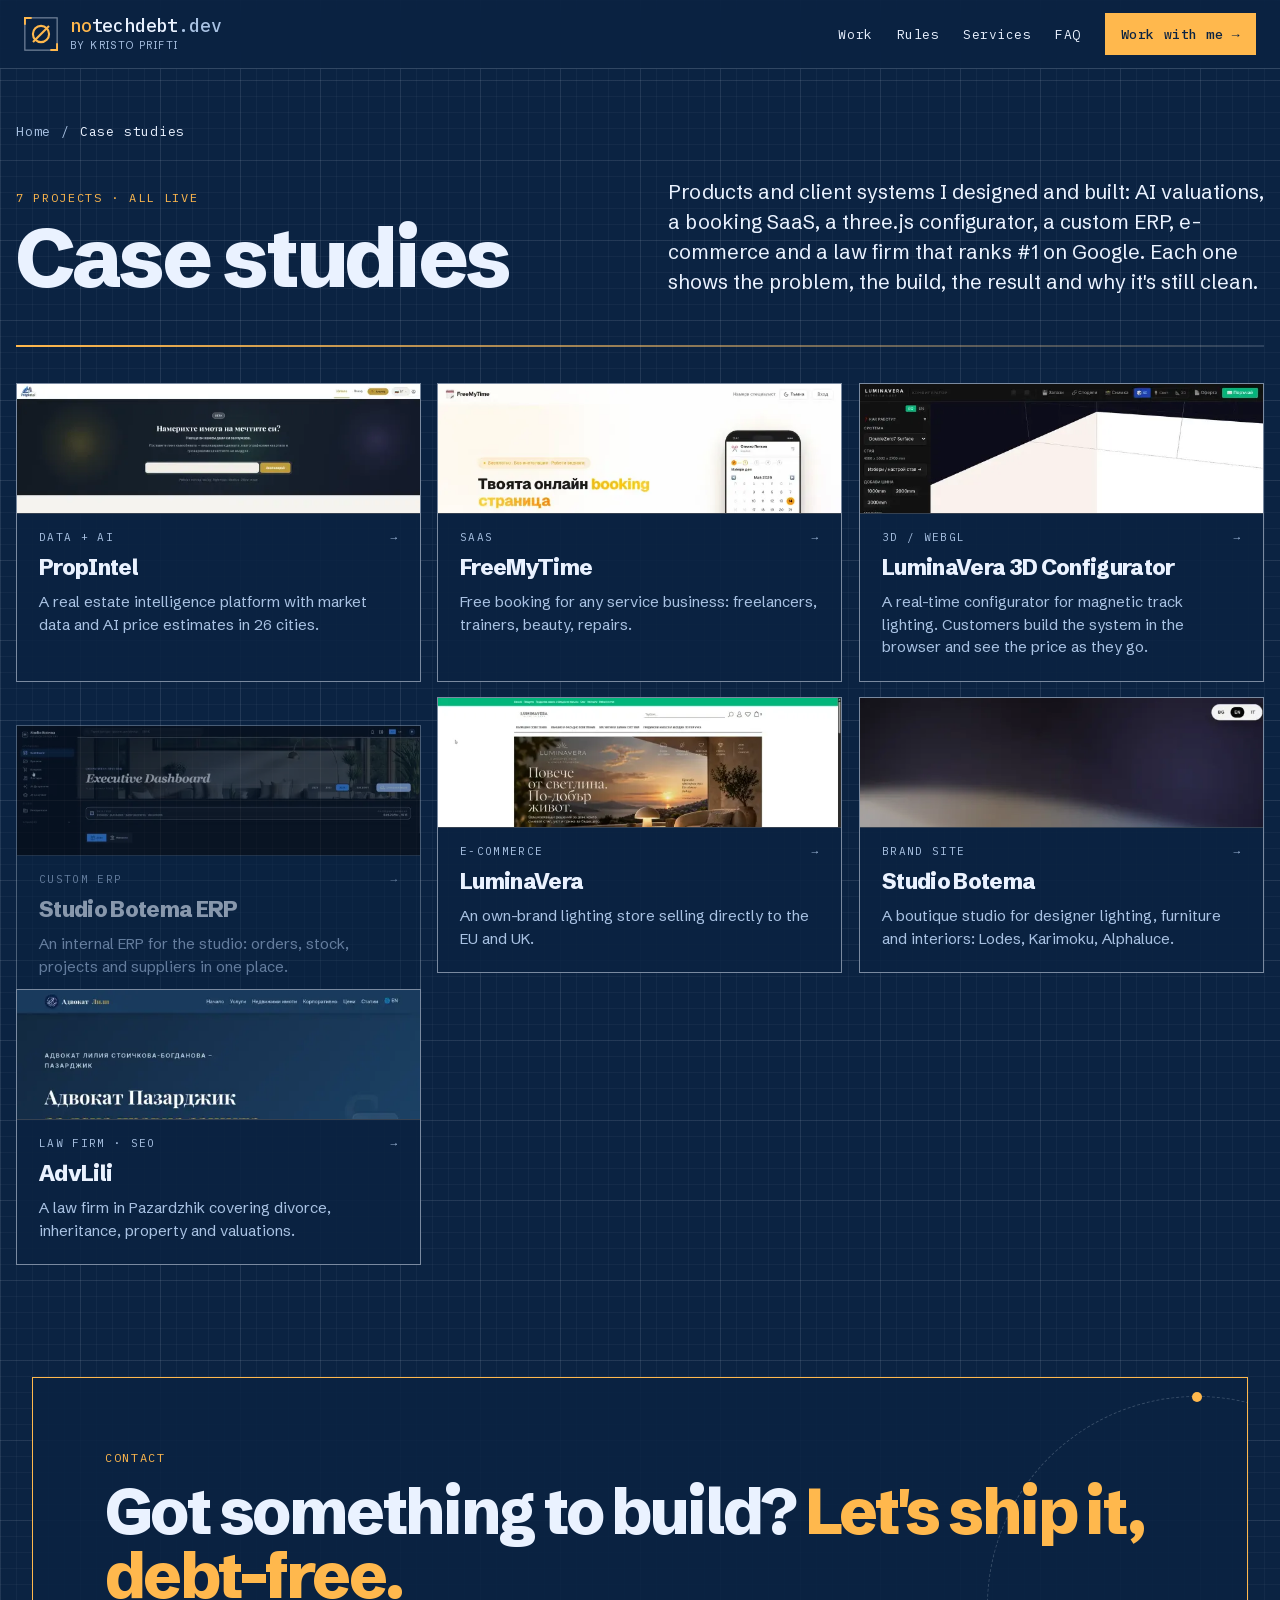
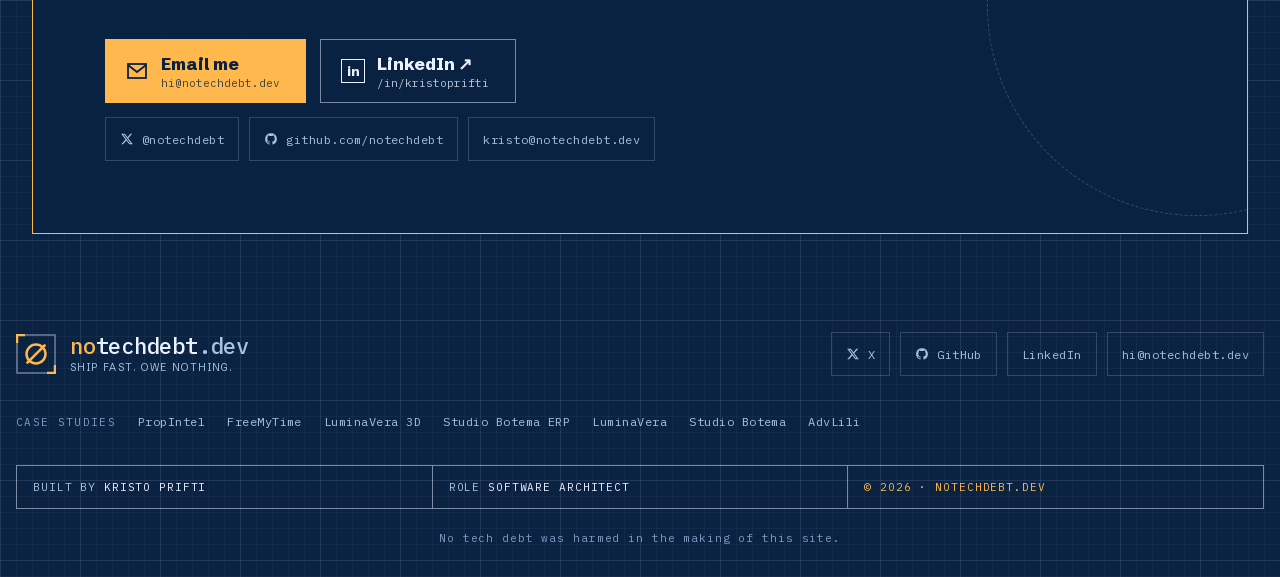
==== commit f8c7a2ea: "Longer share description, author meta tag LinkedIn Post Inspector flagged the homepage og:descriptio" ====
--- a/work/index.html
+++ b/work/index.html
@@ -7,6 +7,7 @@
 <meta name="description" content="Seven case studies by software architect Kristo Prifti: AI valuations, a booking SaaS, a three.js configurator, a custom ERP, e-commerce and law firm SEO.">
 <meta name="robots" content="index, follow, max-image-preview:large">
 <link rel="canonical" href="https://notechdebt.dev/work/">
+<meta name="author" content="Kristo Prifti">
 <meta name="theme-color" content="#0B2342">
 <link rel="preload" href="/assets/fonts/schibsted-grotesk-latin.woff2" as="font" type="font/woff2" crossorigin>
 <link rel="stylesheet" href="/assets/site.css">
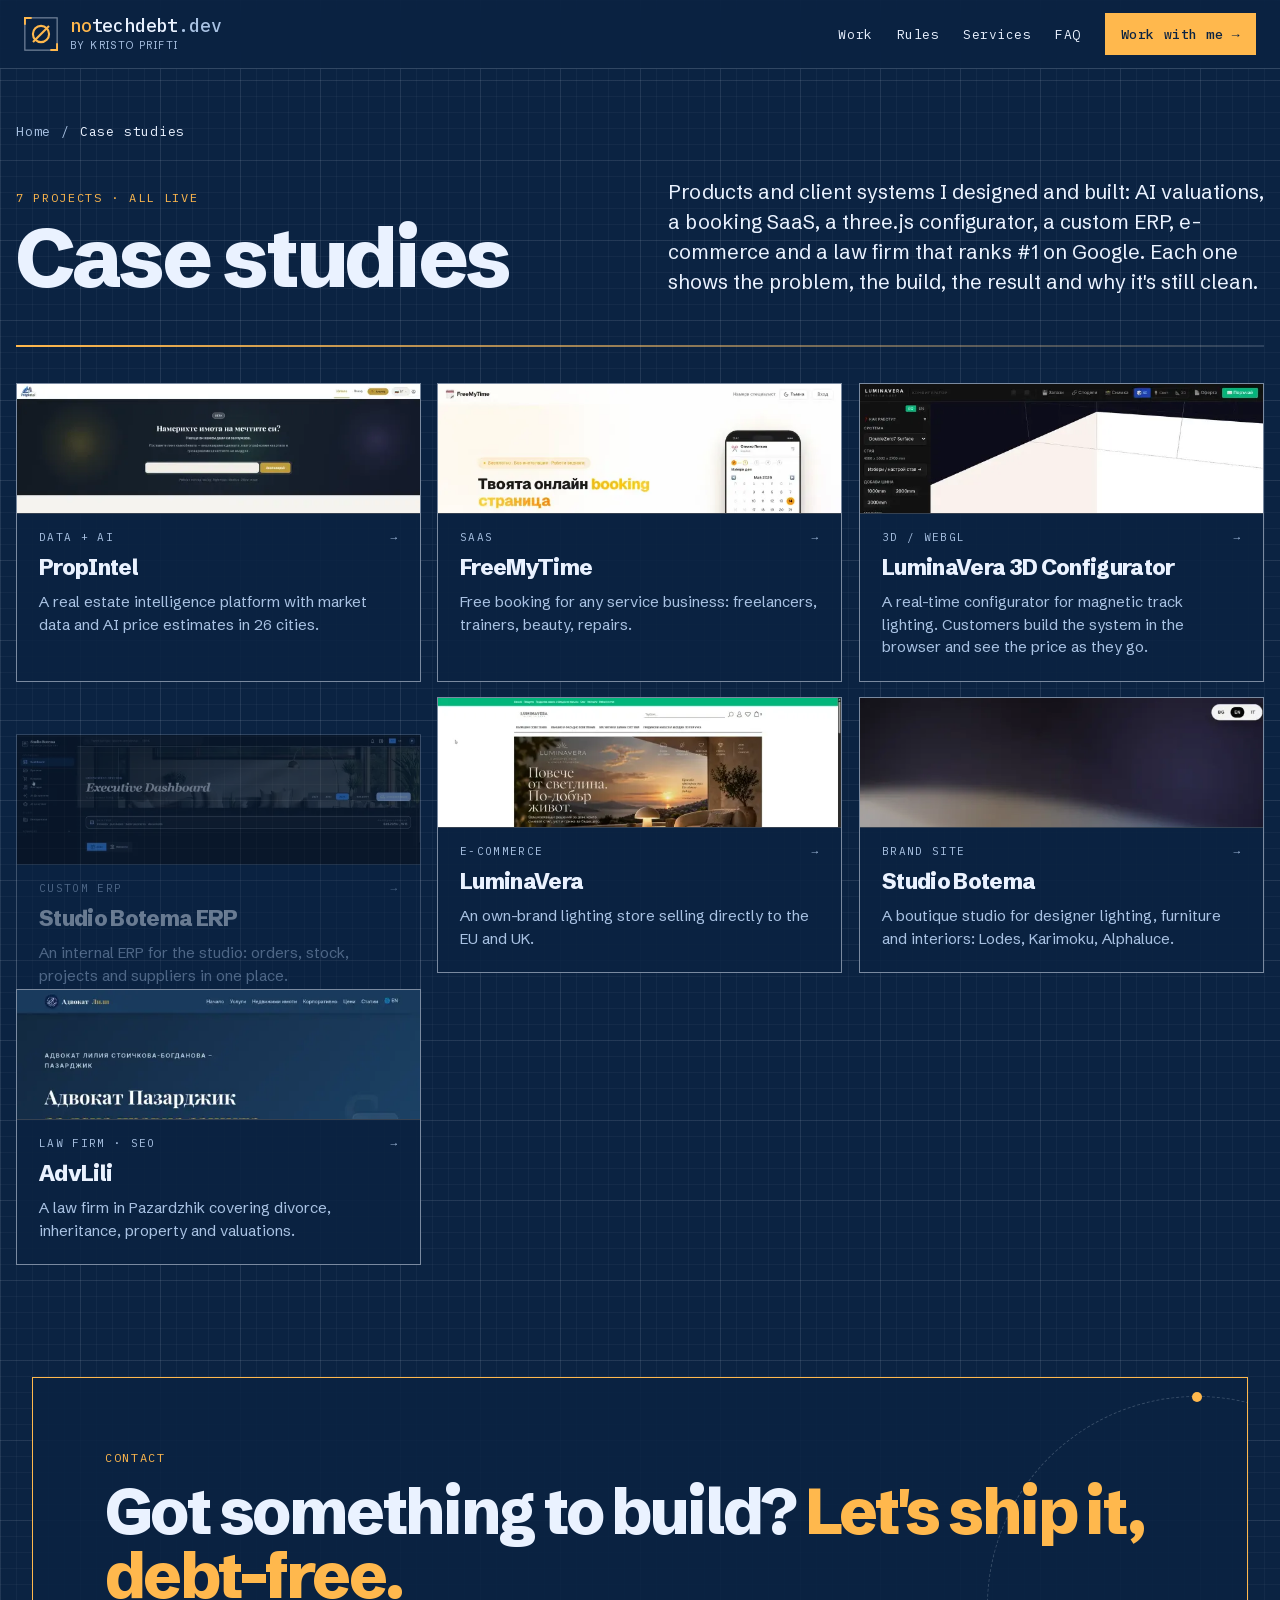
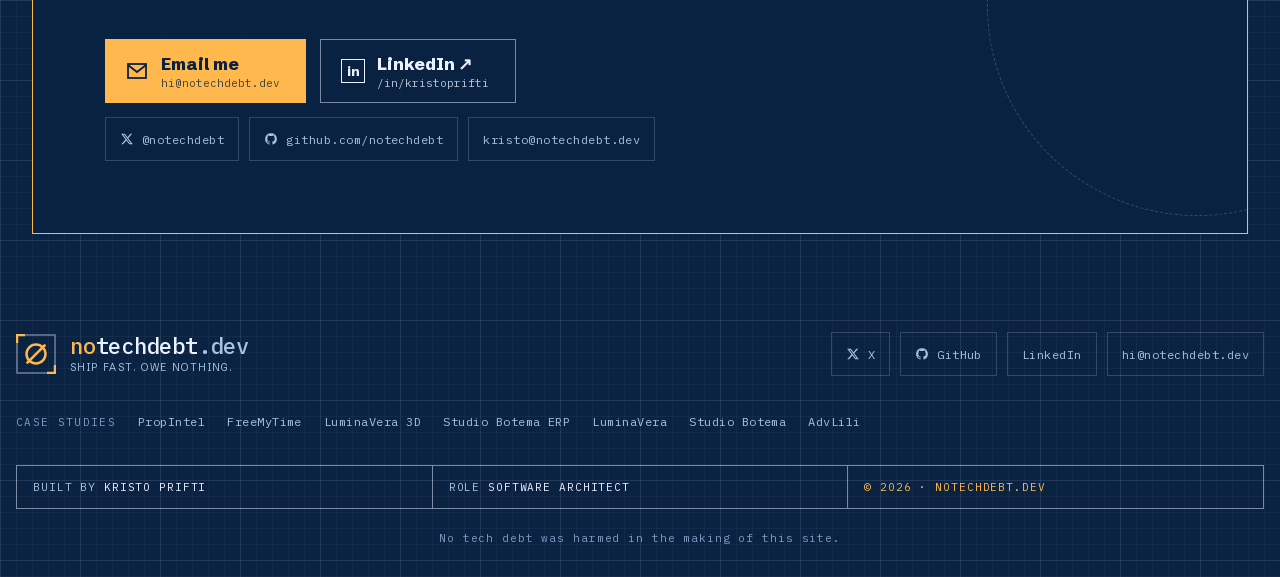
==== commit ba474ebc: "Lighthouse fixes: 960px images, valid robots.txt, manual analytics snippet - Add 960px screenshot va" ====
--- a/work/index.html
+++ b/work/index.html
@@ -16,6 +16,8 @@
 <link rel="apple-touch-icon" href="/apple-touch-icon.png">
 <link rel="manifest" href="/site.webmanifest">
 <script src="/assets/site.js" defer></script>
+<!-- Cloudflare Web Analytics (manual snippet; the auto-injected one fails its integrity check) -->
+<script defer src="https://static.cloudflareinsights.com/beacon.min.js" data-cf-beacon='{"token": "f79f3d2fb2b74f7a9c488ab0636f309c"}'></script>
 <meta property="og:type" content="website">
 <meta property="og:url" content="https://notechdebt.dev/work/">
 <meta property="og:site_name" content="notechdebt">
@@ -26,6 +28,8 @@
 <meta property="og:image:width" content="1200">
 <meta property="og:image:height" content="630">
 <meta property="og:image:alt" content="notechdebt case studies">
+<meta property="article:published_time" content="2026-10-03">
+<meta name="publish_date" property="og:publish_date" content="2026-10-03">
 <meta name="twitter:card" content="summary_large_image">
 <meta name="twitter:site" content="@notechdebt">
 <meta name="twitter:creator" content="@notechdebt">
@@ -39,6 +43,7 @@
       "url": "https://notechdebt.dev/work/",
       "name": "Case Studies: AI, SaaS, ERP and E-commerce Builds | notechdebt",
       "inLanguage": "en",
+      "datePublished": "2026-10-03",
       "isPartOf": {
         "@id": "https://notechdebt.dev/#website"
       },
@@ -140,13 +145,13 @@
     </div>
     <div class="rule" data-sr="line" style="margin-top:48px"></div>
     <div class="grid3" style="gap:16px">
-        <div class="cell" data-sr="up" data-d="0"><a class="card rel-card" href="/work/propintel/"><span class="thumb"><img src="/img/propintel-640.webp" srcset="/img/propintel-640.webp 640w, /img/propintel.webp 1280w" sizes="(max-width: 760px) calc(100vw - 32px), 420px" width="1280" height="607" alt="PropIntel real estate valuation dashboard with market data and AI price estimates" loading="lazy" decoding="async"></span><span class="row"><span>DATA + AI</span><span>→</span></span><h2 class="name">PropIntel</h2><span class="desc">A real estate intelligence platform with market data and AI price estimates in 26 cities.</span></a></div>
-        <div class="cell" data-sr="up" data-d="1"><a class="card rel-card" href="/work/freemytime/"><span class="thumb"><img src="/img/freemytime-640.webp" srcset="/img/freemytime-640.webp 640w, /img/freemytime.webp 1280w" sizes="(max-width: 760px) calc(100vw - 32px), 420px" width="1280" height="800" alt="FreeMyTime public booking page where clients pick an appointment time" loading="lazy" decoding="async"></span><span class="row"><span>SAAS</span><span>→</span></span><h2 class="name">FreeMyTime</h2><span class="desc">Free booking for any service business: freelancers, trainers, beauty, repairs.</span></a></div>
-        <div class="cell" data-sr="up" data-d="2"><a class="card rel-card" href="/work/luminavera-3d/"><span class="thumb"><img src="/img/luminavera-3d-640.webp" srcset="/img/luminavera-3d-640.webp 640w, /img/luminavera-3d.webp 1280w" sizes="(max-width: 760px) calc(100vw - 32px), 420px" width="1280" height="800" alt="LuminaVera 3D configurator showing a magnetic track lighting system with a live price" loading="lazy" decoding="async"></span><span class="row"><span>3D / WEBGL</span><span>→</span></span><h2 class="name">LuminaVera 3D Configurator</h2><span class="desc">A real-time configurator for magnetic track lighting. Customers build the system in the browser and see the price as they go.</span></a></div>
-        <div class="cell" data-sr="up" data-d="0"><a class="card rel-card" href="/work/studio-botema-erp/"><span class="thumb"><img src="/img/studio-botema-erp-640.webp" srcset="/img/studio-botema-erp-640.webp 640w, /img/studio-botema-erp.webp 1280w" sizes="(max-width: 760px) calc(100vw - 32px), 420px" width="1280" height="607" alt="Studio Botema ERP dashboard with supplier orders, stock and projects" loading="lazy" decoding="async"></span><span class="row"><span>CUSTOM ERP</span><span>→</span></span><h2 class="name">Studio Botema ERP</h2><span class="desc">An internal ERP for the studio: orders, stock, projects and suppliers in one place.</span></a></div>
-        <div class="cell" data-sr="up" data-d="1"><a class="card rel-card" href="/work/luminavera/"><span class="thumb"><img src="/img/luminavera-640.webp" srcset="/img/luminavera-640.webp 640w, /img/luminavera.webp 1280w" sizes="(max-width: 760px) calc(100vw - 32px), 420px" width="1280" height="607" alt="LuminaVera online lighting store home page" loading="lazy" decoding="async"></span><span class="row"><span>E-COMMERCE</span><span>→</span></span><h2 class="name">LuminaVera</h2><span class="desc">An own-brand lighting store selling directly to the EU and UK.</span></a></div>
-        <div class="cell" data-sr="up" data-d="2"><a class="card rel-card" href="/work/studio-botema/"><span class="thumb"><img src="/img/studio-botema-640.webp" srcset="/img/studio-botema-640.webp 640w, /img/studio-botema.webp 1280w" sizes="(max-width: 760px) calc(100vw - 32px), 420px" width="1280" height="800" alt="Studio Botema showroom website with designer lighting and furniture" loading="lazy" decoding="async"></span><span class="row"><span>BRAND SITE</span><span>→</span></span><h2 class="name">Studio Botema</h2><span class="desc">A boutique studio for designer lighting, furniture and interiors: Lodes, Karimoku, Alphaluce.</span></a></div>
-        <div class="cell" data-sr="up" data-d="0"><a class="card rel-card" href="/work/advlili/"><span class="thumb"><img src="/img/advlili-640.webp" srcset="/img/advlili-640.webp 640w, /img/advlili.webp 1280w" sizes="(max-width: 760px) calc(100vw - 32px), 420px" width="1280" height="800" alt="AdvLili law firm website with articles on specific legal cases" loading="lazy" decoding="async"></span><span class="row"><span>LAW FIRM · SEO</span><span>→</span></span><h2 class="name">AdvLili</h2><span class="desc">A law firm in Pazardzhik covering divorce, inheritance, property and valuations.</span></a></div>
+        <div class="cell" data-sr="up" data-d="0"><a class="card rel-card" href="/work/propintel/"><span class="thumb"><img src="/img/propintel-640.webp" srcset="/img/propintel-640.webp 640w, /img/propintel-960.webp 960w, /img/propintel.webp 1280w" sizes="(max-width: 760px) calc(100vw - 32px), 420px" width="1280" height="607" alt="PropIntel real estate valuation dashboard with market data and AI price estimates" loading="lazy" decoding="async"></span><span class="row"><span>DATA + AI</span><span>→</span></span><h2 class="name">PropIntel</h2><span class="desc">A real estate intelligence platform with market data and AI price estimates in 26 cities.</span></a></div>
+        <div class="cell" data-sr="up" data-d="1"><a class="card rel-card" href="/work/freemytime/"><span class="thumb"><img src="/img/freemytime-640.webp" srcset="/img/freemytime-640.webp 640w, /img/freemytime-960.webp 960w, /img/freemytime.webp 1280w" sizes="(max-width: 760px) calc(100vw - 32px), 420px" width="1280" height="800" alt="FreeMyTime public booking page where clients pick an appointment time" loading="lazy" decoding="async"></span><span class="row"><span>SAAS</span><span>→</span></span><h2 class="name">FreeMyTime</h2><span class="desc">Free booking for any service business: freelancers, trainers, beauty, repairs.</span></a></div>
+        <div class="cell" data-sr="up" data-d="2"><a class="card rel-card" href="/work/luminavera-3d/"><span class="thumb"><img src="/img/luminavera-3d-640.webp" srcset="/img/luminavera-3d-640.webp 640w, /img/luminavera-3d-960.webp 960w, /img/luminavera-3d.webp 1280w" sizes="(max-width: 760px) calc(100vw - 32px), 420px" width="1280" height="800" alt="LuminaVera 3D configurator showing a magnetic track lighting system with a live price" loading="lazy" decoding="async"></span><span class="row"><span>3D / WEBGL</span><span>→</span></span><h2 class="name">LuminaVera 3D Configurator</h2><span class="desc">A real-time configurator for magnetic track lighting. Customers build the system in the browser and see the price as they go.</span></a></div>
+        <div class="cell" data-sr="up" data-d="0"><a class="card rel-card" href="/work/studio-botema-erp/"><span class="thumb"><img src="/img/studio-botema-erp-640.webp" srcset="/img/studio-botema-erp-640.webp 640w, /img/studio-botema-erp-960.webp 960w, /img/studio-botema-erp.webp 1280w" sizes="(max-width: 760px) calc(100vw - 32px), 420px" width="1280" height="607" alt="Studio Botema ERP dashboard with supplier orders, stock and projects" loading="lazy" decoding="async"></span><span class="row"><span>CUSTOM ERP</span><span>→</span></span><h2 class="name">Studio Botema ERP</h2><span class="desc">An internal ERP for the studio: orders, stock, projects and suppliers in one place.</span></a></div>
+        <div class="cell" data-sr="up" data-d="1"><a class="card rel-card" href="/work/luminavera/"><span class="thumb"><img src="/img/luminavera-640.webp" srcset="/img/luminavera-640.webp 640w, /img/luminavera-960.webp 960w, /img/luminavera.webp 1280w" sizes="(max-width: 760px) calc(100vw - 32px), 420px" width="1280" height="607" alt="LuminaVera online lighting store home page" loading="lazy" decoding="async"></span><span class="row"><span>E-COMMERCE</span><span>→</span></span><h2 class="name">LuminaVera</h2><span class="desc">An own-brand lighting store selling directly to the EU and UK.</span></a></div>
+        <div class="cell" data-sr="up" data-d="2"><a class="card rel-card" href="/work/studio-botema/"><span class="thumb"><img src="/img/studio-botema-640.webp" srcset="/img/studio-botema-640.webp 640w, /img/studio-botema-960.webp 960w, /img/studio-botema.webp 1280w" sizes="(max-width: 760px) calc(100vw - 32px), 420px" width="1280" height="800" alt="Studio Botema showroom website with designer lighting and furniture" loading="lazy" decoding="async"></span><span class="row"><span>BRAND SITE</span><span>→</span></span><h2 class="name">Studio Botema</h2><span class="desc">A boutique studio for designer lighting, furniture and interiors: Lodes, Karimoku, Alphaluce.</span></a></div>
+        <div class="cell" data-sr="up" data-d="0"><a class="card rel-card" href="/work/advlili/"><span class="thumb"><img src="/img/advlili-640.webp" srcset="/img/advlili-640.webp 640w, /img/advlili-960.webp 960w, /img/advlili.webp 1280w" sizes="(max-width: 760px) calc(100vw - 32px), 420px" width="1280" height="800" alt="AdvLili law firm website with articles on specific legal cases" loading="lazy" decoding="async"></span><span class="row"><span>LAW FIRM · SEO</span><span>→</span></span><h2 class="name">AdvLili</h2><span class="desc">A law firm in Pazardzhik covering divorce, inheritance, property and valuations.</span></a></div>
     </div>
   </div>
 
--- a/assets/site.css
+++ b/assets/site.css
@@ -56,7 +56,7 @@
 .footbrand{display:flex;flex-wrap:wrap;justify-content:space-between;align-items:center;gap:20px;padding-bottom:28px}
 .footbrand .wm{font-size:22px}
 @media (max-width:640px){.top .wrap{flex-wrap:nowrap}.nav a:not(.btn){display:none}.nav .btn{min-height:40px;padding:0 12px;font-size:12px;white-space:nowrap}.brand small{display:none}.brand .wm{font-size:16px}}
-.joke{margin:22px 0 0;font-family:var(--mono);font-size:11px;letter-spacing:.08em;color:var(--dim);text-align:center}
+.joke{margin:22px auto 0;font-family:var(--mono);font-size:11px;letter-spacing:.08em;color:var(--dim);text-align:center}
 .nav{display:flex;flex-wrap:wrap;align-items:center;gap:4px 24px;font-family:var(--mono);font-size:13px;letter-spacing:.04em}
 .nav a{padding:12px 0}.nav a:hover{color:var(--acc)}
 .nav .btn{padding:0 16px;min-height:42px;font-family:var(--mono);font-weight:500;font-size:13px}
